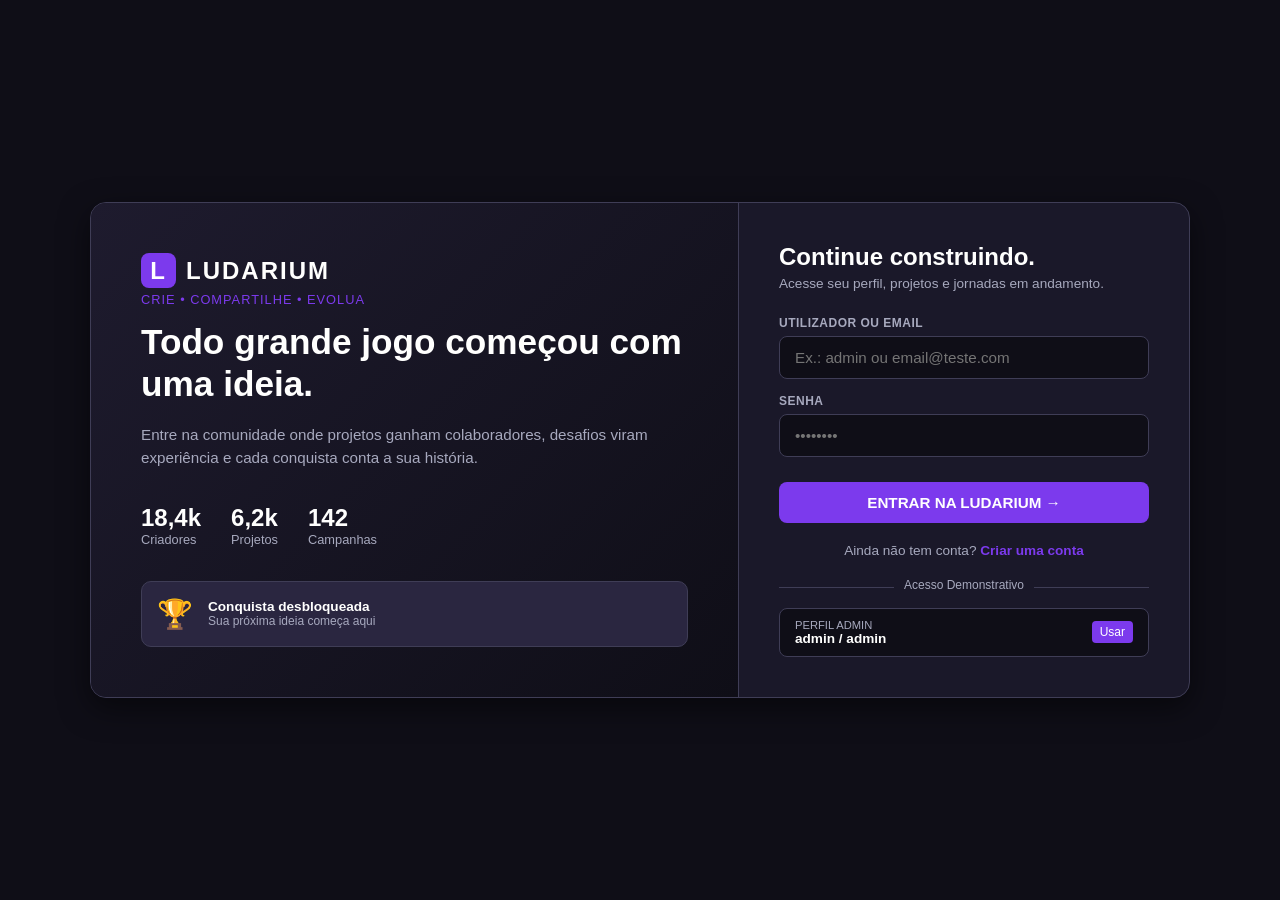
==== services/project-service/home.frontend/login.html @ 81d2b953 "feat: finalizado placar de lideres global e ajustes no servico de perfil" ====
<!DOCTYPE html>
<html lang="pt">
<head>
    <meta charset="UTF-8">
    <meta name="viewport" content="width=device-width, initial-scale=1.0">
    <title>Ludarium - Entrar</title>
    <link rel="stylesheet" href="style.css">
</head>
<body onload="verificarSessaoLogin()">
    <div id="loginScreen">
        <div class="login-container">
            <div class="login-hero">
                <div class="brand-header">
                    <span>L</span>
                    LUDARIUM
                </div>
                <div class="login-tags-top">CRIE • COMPARTILHE • EVOLUA</div>
                <h1>Todo grande jogo começou com uma ideia.</h1>
                <p>Entre na comunidade onde projetos ganham colaboradores, desafios viram experiência e cada conquista conta a sua história.</p>
                
                <div class="hero-stats">
                    <div class="stat-item">
                        <div class="stat-number">18,4k</div>
                        <div class="stat-label">Criadores</div>
                    </div>
                    <div class="stat-item">
                        <div class="stat-number">6,2k</div>
                        <div class="stat-label">Projetos</div>
                    </div>
                    <div class="stat-item">
                        <div class="stat-number">142</div>
                        <div class="stat-label">Campanhas</div>
                    </div>
                </div>

                <div class="conquista-card">
                    <div class="conquista-icon">🏆</div>
                    <div class="conquista-text">
                        <div class="conquista-title">Conquista desbloqueada</div>
                        <div class="conquista-desc">Sua próxima ideia começa aqui</div>
                    </div>
                </div>
            </div>

            <div class="login-card">
                <h3 id="formTitle">Continue construindo.</h3>
                <p class="subtitle" id="formSubtitle">Acesse seu perfil, projetos e jornadas em andamento.</p>
                
                <div id="authFormContainer">
                    <div id="usernameFieldContainer" style="display: none;">
                        <label>NOME DE UTILIZADOR</label>
                        <input type="text" id="regUsername" placeholder="Ex.: dev_indie">
                    </div>

                    <label id="labelUserEmail">UTILIZADOR OU EMAIL</label>
                    <input type="text" id="loginUser" placeholder="Ex.: admin ou email@teste.com">
                    
                    <label>SENHA</label>
                    <input type="password" id="loginPass" placeholder="••••••••">
                    
                    <div id="suggestionsBox" class="suggestions-box" style="display: none;">
                        <p class="suggestions-title">⚠️ Este utilizador já existe. Sugestões disponíveis:</p>
                        <div id="suggestionsList" class="suggestions-list"></div>
                    </div>

                    <button class="btn-primary" id="authBtnAction" onclick="executarAcaoAuth()">ENTRAR NA LUDARIUM →</button>
                </div>

                <div class="auth-toggle-box">
                    <span id="toggleText">Ainda não tem conta?</span>
                    <a href="#" id="toggleLink" onclick="alternarModoAuth(event)">Criar uma conta</a>
                </div>

                <div class="demo-divider"><span>Acesso Demonstrativo</span></div>

                <div class="demo-profile-box">
                    <div>
                        <div style="font-size: 0.7rem; color: var(--text-muted);">PERFIL ADMIN</div>
                        <div class="profile-name">admin / admin</div>
                    </div>
                    <button onclick="preencherAdminDemo()" style="background: var(--accent); border: none; color: #fff; padding: 4px 8px; border-radius: 4px; font-size: 0.75rem; cursor: pointer;">Usar</button>
                </div>
            </div>
        </div>
    </div>
    <script src="script-login.js"></script>
</body>
</html>
---- services/project-service/home.frontend/style.css ----
/* ========================================== */
/* VARIÁVEIS GLOBAIS E RESET                   */
/* ========================================== */
:root {
    --bg-main: #0f0e17;
    --bg-card: #1a1829;
    --bg-surface: #2a2640;
    --accent: #7c3aed;
    --accent-hover: #6d28d9;
    --text-main: #fffffe;
    --text-muted: #a7a9be;
    --border: #3f3d56;
    --danger: #ef4444;
}

* {
    box-sizing: border-box;
    margin: 0;
    padding: 0;
    font-family: 'Segoe UI', Tahoma, Geneva, Verdana, sans-serif;
}

body {
    background-color: var(--bg-main);
    color: var(--text-main);
    min-height: 100vh;
}

/* ========================================== */
/* ECRÃ DE LOGIN / REGISTO                    */
/* ========================================== */
#loginScreen {
    display: flex;
    justify-content: center;
    align-items: center;
    min-height: 100vh;
    padding: 20px;
}

.login-container {
    display: grid;
    grid-template-columns: 1fr 450px;
    background: var(--bg-card);
    border: 1px solid var(--border);
    border-radius: 16px;
    width: 100%;
    max-width: 1100px;
    overflow: hidden;
    box-shadow: 0 10px 30px rgba(0, 0, 0, 0.5);
}

@media (max-width: 900px) {
    .login-container {
        grid-template-columns: 1fr;
    }
    .login-hero {
        display: none;
    }
}

.login-hero {
    padding: 50px;
    background: linear-gradient(135deg, #1e1b2e 0%, #0f0e17 100%);
    display: flex;
    flex-direction: column;
    justify-content: space-between;
    border-right: 1px solid var(--border);
}

.brand-header {
    font-size: 1.5rem;
    font-weight: bold;
    letter-spacing: 2px;
    color: var(--text-main);
    display: flex;
    align-items: center;
    gap: 10px;
}

.brand-header span {
    background: var(--accent);
    color: white;
    width: 35px;
    height: 35px;
    display: flex;
    align-items: center;
    justify-content: center;
    border-radius: 8px;
}

.login-tags-top {
    font-size: 0.8rem;
    color: var(--accent);
    letter-spacing: 1px;
    margin-bottom: 10px;
}

.login-hero h1 {
    font-size: 2.2rem;
    line-height: 1.2;
    margin-bottom: 15px;
}

.login-hero p {
    color: var(--text-muted);
    font-size: 0.95rem;
    line-height: 1.5;
}

.hero-stats {
    display: flex;
    gap: 30px;
    margin: 30px 0;
}

.stat-number {
    font-size: 1.5rem;
    font-weight: bold;
    color: var(--text-main);
}

.stat-label {
    font-size: 0.8rem;
    color: var(--text-muted);
}

.conquista-card {
    background: var(--bg-surface);
    border: 1px solid var(--border);
    padding: 15px;
    border-radius: 10px;
    display: flex;
    align-items: center;
    gap: 15px;
}

.conquista-icon {
    font-size: 1.8rem;
}

.conquista-title {
    font-size: 0.85rem;
    font-weight: bold;
}

.conquista-desc {
    font-size: 0.75rem;
    color: var(--text-muted);
}

/* Formulário de Login */
.login-card {
    padding: 40px;
    display: flex;
    flex-direction: column;
    justify-content: center;
}

.login-card h3 {
    font-size: 1.5rem;
    margin-bottom: 5px;
}

.login-card .subtitle {
    color: var(--text-muted);
    font-size: 0.85rem;
    margin-bottom: 25px;
}

.login-card label {
    font-size: 0.75rem;
    font-weight: bold;
    color: var(--text-muted);
    letter-spacing: 0.5px;
    margin-bottom: 6px;
    display: block;
}

.login-card input {
    width: 100%;
    padding: 12px 15px;
    background: var(--bg-main);
    border: 1px solid var(--border);
    border-radius: 8px;
    color: var(--text-main);
    font-size: 0.95rem;
    margin-bottom: 15px;
    outline: none;
    transition: border-color 0.2s;
}

.login-card input:focus {
    border-color: var(--accent);
}

.btn-primary {
    background: var(--accent);
    color: white;
    border: none;
    padding: 12px;
    border-radius: 8px;
    font-weight: bold;
    font-size: 0.95rem;
    cursor: pointer;
    transition: background 0.2s, transform 0.1s;
    width: 100%;
    margin-top: 10px;
}

.btn-primary:hover {
    background: var(--accent-hover);
}

.auth-toggle-box {
    text-align: center;
    margin-top: 20px;
    font-size: 0.85rem;
    color: var(--text-muted);
}

.auth-toggle-box a {
    color: var(--accent);
    text-decoration: none;
    font-weight: bold;
}

.demo-divider {
    text-align: center;
    border-bottom: 1px solid var(--border);
    line-height: 0.1em;
    margin: 25px 0 20px 0;
}

.demo-divider span {
    background: var(--bg-card);
    padding: 0 10px;
    color: var(--text-muted);
    font-size: 0.75rem;
}

.demo-profile-box {
    background: var(--bg-main);
    border: 1px solid var(--border);
    padding: 10px 15px;
    border-radius: 8px;
    display: flex;
    justify-content: space-between;
    align-items: center;
}

.profile-name {
    font-size: 0.85rem;
    font-weight: bold;
}

/* Sugestões de Utilizador Duplicado */
.suggestions-box {
    background: var(--bg-main);
    border: 1px solid var(--accent);
    padding: 10px;
    border-radius: 8px;
    margin-bottom: 15px;
}

.suggestions-title {
    font-size: 0.75rem;
    color: #f59e0b;
    margin-bottom: 8px;
}

.suggestions-list {
    display: flex;
    gap: 8px;
    flex-wrap: wrap;
}

.suggestion-chip {
    background: var(--bg-surface);
    border: 1px solid var(--border);
    padding: 4px 10px;
    border-radius: 6px;
    font-size: 0.8rem;
    cursor: pointer;
    color: var(--text-main);
    transition: background 0.2s;
}

.suggestion-chip:hover {
    background: var(--accent);
}

/* ========================================== */
/* BARRA DE NAVEGAÇÃO E DASHBOARD             */
/* ========================================== */
.navbar {
    background: var(--bg-card);
    border-bottom: 1px solid var(--border);
    padding: 15px 40px;
    display: flex;
    justify-content: space-between;
    align-items: center;
}

.nav-brand {
    font-weight: bold;
    font-size: 1.2rem;
    display: flex;
    align-items: center;
    gap: 10px;
}

.nav-brand span {
    background: var(--accent);
    color: white;
    width: 30px;
    height: 30px;
    display: flex;
    align-items: center;
    justify-content: center;
    border-radius: 6px;
}

.nav-links {
    display: flex;
    gap: 30px;
}

.nav-links a {
    color: var(--text-muted);
    text-decoration: none;
    font-size: 0.9rem;
    transition: color 0.2s;
}

.nav-links a.active, .nav-links a:hover {
    color: var(--text-main);
    font-weight: 500;
}

.nav-actions {
    display: flex;
    gap: 15px;
    align-items: center;
}

.btn-novo-projeto {
    background: var(--accent);
    color: white;
    border: none;
    padding: 8px 16px;
    border-radius: 6px;
    font-weight: bold;
    font-size: 0.85rem;
    cursor: pointer;
    display: flex;
    align-items: center;
    gap: 6px;
}

.btn-logout {
    background: transparent;
    border: 1px solid var(--border);
    color: var(--text-muted);
    padding: 8px 12px;
    border-radius: 6px;
    cursor: pointer;
    font-size: 0.85rem;
    transition: all 0.2s;
}

.btn-logout:hover {
    border-color: var(--danger);
    color: var(--danger);
}

.main-content {
    max-width: 1200px;
    margin: 40px auto;
    padding: 0 20px;
}

.section-title {
    font-size: 1.5rem;
    margin-bottom: 25px;
}

/* ========================================== */
/* GRELHA E CARTÕES DE PROJETOS               */
/* ========================================== */
.projects-grid {
    display: grid;
    grid-template-columns: repeat(auto-fill, minmax(280px, 1fr));
    gap: 25px;
}

.project-card {
    background: var(--bg-card);
    border: 1px solid var(--border);
    border-radius: 12px;
    overflow: hidden;
    transition: transform 0.2s, border-color 0.2s;
    display: flex;
    flex-direction: column;
}

.project-card:hover {
    transform: translateY(-4px);
    border-color: var(--accent);
}

.project-img-container {
    height: 160px;
    background: var(--bg-surface);
    cursor: pointer;
    overflow: hidden;
}

.project-img-container img {
    width: 100%;
    height: 100%;
    object-fit: cover;
    transition: transform 0.3s;
}

.project-card:hover .project-img-container img {
    transform: scale(1.05);
}

.project-info {
    padding: 20px;
    flex-grow: 1;
    cursor: pointer;
}

.project-studio {
    font-size: 0.75rem;
    color: var(--accent);
    text-transform: uppercase;
    letter-spacing: 0.5px;
    margin-bottom: 5px;
}

.project-title {
    font-size: 1.1rem;
    font-weight: bold;
    margin-bottom: 8px;
}

.project-desc {
    font-size: 0.85rem;
    color: var(--text-muted);
    line-height: 1.4;
    margin-bottom: 15px;
    display: -webkit-box;
    line-clamp: 2;
    -webkit-line-clamp: 2;
    -webkit-box-orient: vertical;
    overflow: hidden;
}

.progress-bar-bg {
    background: var(--bg-main);
    height: 6px;
    border-radius: 3px;
    overflow: hidden;
    margin-bottom: 15px;
}

.progress-bar-fill {
    background: var(--accent);
    height: 100%;
    border-radius: 3px;
}

.project-tags {
    display: flex;
    gap: 6px;
    flex-wrap: wrap;
}

.tag {
    background: var(--bg-surface);
    color: var(--text-muted);
    font-size: 0.7rem;
    padding: 3px 8px;
    border-radius: 4px;
}

/* Controlos de Autor e Admin no Cartão */
.project-author-actions {
    padding: 0 20px 20px 20px;
    display: flex;
    gap: 10px;
    flex-direction: column;
}

.btn-action-edit, .btn-action-delete {
    padding: 6px 12px;
    border-radius: 6px;
    font-size: 0.8rem;
    font-weight: bold;
    cursor: pointer;
    border: none;
    width: 100%;
}

.btn-action-edit {
    background: var(--bg-surface);
    color: var(--text-main);
    border: 1px solid var(--border);
}

.btn-action-delete {
    background: rgba(239, 68, 68, 0.15);
    color: #fca5a5;
}

/* ========================================== */
/* SANDBOX (PLAYER DE JOGOS)                  */
/* ========================================== */
#sandboxContainer {
    display: none;
    margin-top: 40px;
}

.sandbox-wrapper {
    background: var(--bg-card);
    border: 1px solid var(--border);
    border-radius: 12px;
    overflow: hidden;
    height: 500px;
    display: flex;
    flex-direction: column;
    position: relative;
}

#gameIframe {
    width: 100%;
    flex-grow: 1;
    border: none;
    background: #000;
}

.sandbox-controls {
    background: var(--bg-surface);
    border-top: 1px solid var(--border);
    padding: 10px 20px;
    display: flex;
    justify-content: space-between;
    align-items: center;
}

.sandbox-top-bar {
    display: flex;
    justify-content: space-between;
    align-items: center;
    background: #1a1829;
    padding: 8px 15px;
    border-bottom: 1px solid #7c3aed;
}

.sandbox-title {
    font-size: 0.9rem;
    font-weight: bold;
}

.sandbox-window-btns {
    display: flex;
    gap: 8px;
}

.win-btn {
    background: rgba(124, 58, 237, 0.2);
    border: 1px solid #7c3aed;
    color: #fff;
    width: 28px;
    height: 28px;
    border-radius: 4px;
    cursor: pointer;
    display: flex;
    align-items: center;
    justify-content: center;
    font-size: 0.85rem;
    transition: background 0.2s;
}

.win-btn:hover {
    border-color: var(--accent);
}

.sandbox-footer-bar {
    position: absolute;
    bottom: 10px;
    right: 20px;
    z-index: 10;
}

.volume-control-wrapper {
    display: flex;
    align-items: center;
    gap: 8px;
    background: rgba(15, 14, 23, 0.8);
    padding: 6px 12px;
    border-radius: 20px;
    border: 1px solid var(--border);
}

.volume-icon {
    cursor: pointer;
    font-size: 0.9rem;
}

.volume-slider {
    width: 80px;
    accent-color: var(--accent);
    cursor: pointer;
}

/* ========================================== */
/* MODAIS GERAIS                              */
/* ========================================== */
.modal-overlay {
    display: none;
    position: fixed;
    top: 0;
    left: 0;
    width: 100%;
    height: 100%;
    background: rgba(0, 0, 0, 0.75);
    z-index: 1000;
    justify-content: center;
    align-items: center;
    padding: 20px;
}

.modal-content {
    background: var(--bg-card);
    border: 1px solid var(--border);
    border-radius: 16px;
    width: 100%;
    max-width: 550px;
    padding: 30px;
    box-shadow: 0 15px 35px rgba(0,0,0,0.5);
}

.modal-header {
    display: flex;
    justify-content: space-between;
    align-items: flex-start;
    margin-bottom: 25px;
}

.modal-tag {
    font-size: 0.75rem;
    color: var(--accent);
    font-weight: bold;
    letter-spacing: 0.5px;
}

.modal-header h2 {
    font-size: 1.3rem;
    margin-top: 5px;
}

.close-modal-btn {
    background: none;
    border: none;
    color: var(--text-muted);
    font-size: 1.8rem;
    cursor: pointer;
    line-height: 1;
}

.close-modal-btn:hover {
    color: var(--text-main);
}

.modal-content label {
    font-size: 0.75rem;
    font-weight: bold;
    color: var(--text-muted);
    display: block;
    margin-bottom: 6px;
}

.modal-content input, .modal-content textarea {
    width: 100%;
    padding: 10px 14px;
    background: var(--bg-main);
    border: 1px solid var(--border);
    border-radius: 8px;
    color: var(--text-main);
    font-size: 0.9rem;
    margin-bottom: 15px;
    outline: none;
}

.modal-content input:focus, .modal-content textarea:focus {
    border-color: var(--accent);
}

.form-grid-2 {
    display: grid;
    grid-template-columns: 1fr 1fr;
    gap: 15px;
}

.checkbox-wrapper {
    display: flex;
    align-items: center;
    gap: 10px;
    margin-bottom: 20px;
    font-size: 0.85rem;
    color: var(--text-muted);
}

.checkbox-wrapper input {
    width: auto;
    margin-bottom: 0;
    cursor: pointer;
}
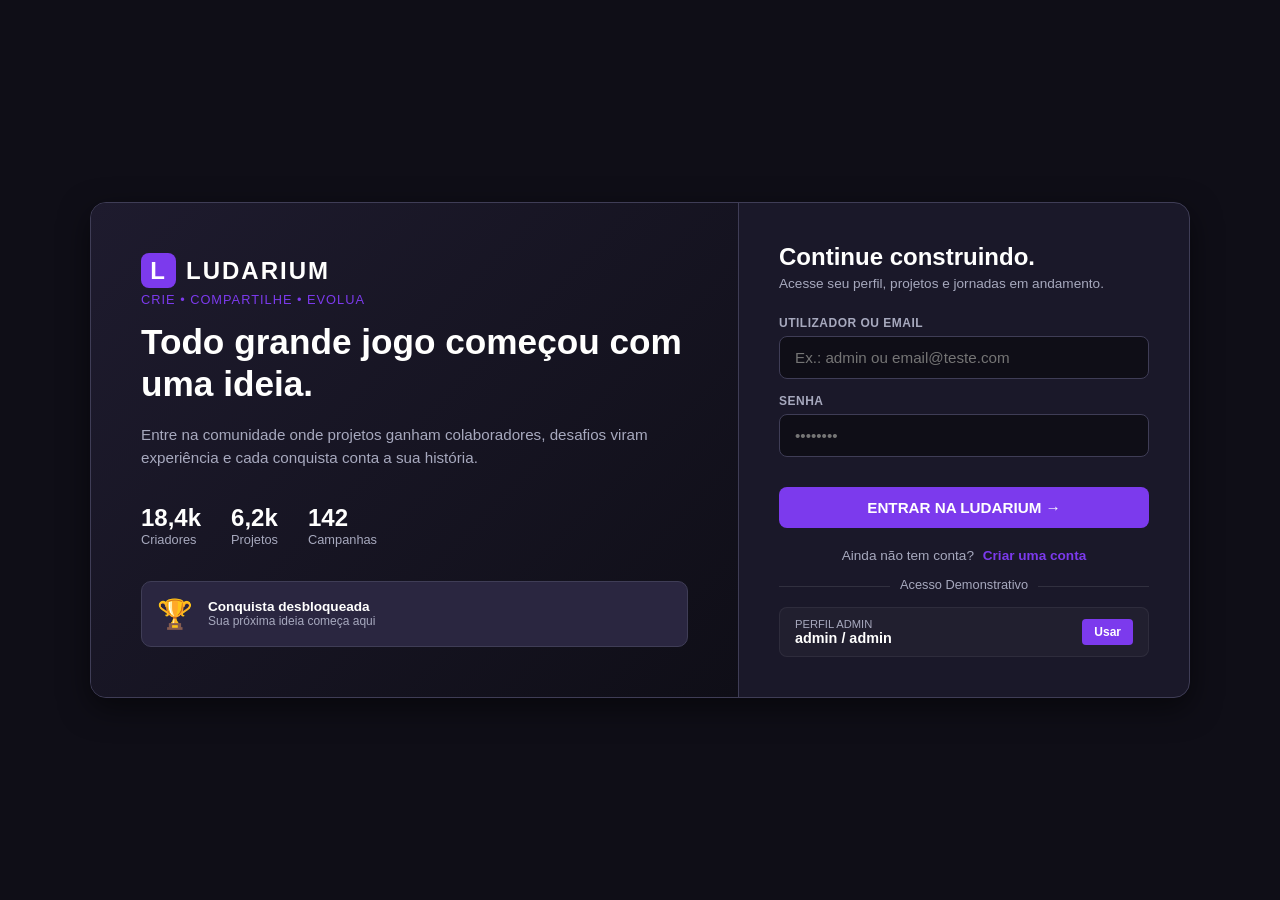
==== commit 489e1ef8: "feat: atualiza microsserviços, corrige validações Pydantic e adiciona README completo" ====
--- a/services/project-service/home.frontend/login.html
+++ b/services/project-service/home.frontend/login.html
@@ -4,9 +4,12 @@
     <meta charset="UTF-8">
     <meta name="viewport" content="width=device-width, initial-scale=1.0">
     <title>Ludarium - Entrar</title>
-    <link rel="stylesheet" href="style.css">
+    <link rel="stylesheet" href="login.css">
 </head>
-<body onload="verificarSessaoLogin()">
+<body>
+    <!-- Container global para mensagens Toast flutuantes -->
+    <div id="toastContainer" style="position: fixed; bottom: 20px; right: 20px; z-index: 9999; display: flex; flex-direction: column; gap: 10px;"></div>
+
     <div id="loginScreen">
         <div class="login-container">
             <div class="login-hero">
@@ -48,41 +51,41 @@
                 
                 <div id="authFormContainer">
                     <div id="usernameFieldContainer" style="display: none;">
-                        <label>NOME DE UTILIZADOR</label>
-                        <input type="text" id="regUsername" placeholder="Ex.: dev_indie">
+                        <label for="regUsername">NOME DE UTILIZADOR</label>
+                        <input type="text" id="regUsername" placeholder="Ex.: dev_indie" autocomplete="username">
                     </div>
 
-                    <label id="labelUserEmail">UTILIZADOR OU EMAIL</label>
-                    <input type="text" id="loginUser" placeholder="Ex.: admin ou email@teste.com">
+                    <label id="labelUserEmail" for="loginUser">UTILIZADOR OU EMAIL</label>
+                    <input type="text" id="loginUser" placeholder="Ex.: admin ou email@teste.com" autocomplete="email">
                     
-                    <label>SENHA</label>
-                    <input type="password" id="loginPass" placeholder="••••••••">
+                    <label for="loginPass">SENHA</label>
+                    <input type="password" id="loginPass" placeholder="••••••••" autocomplete="current-password">
                     
-                    <div id="suggestionsBox" class="suggestions-box" style="display: none;">
-                        <p class="suggestions-title">⚠️ Este utilizador já existe. Sugestões disponíveis:</p>
-                        <div id="suggestionsList" class="suggestions-list"></div>
+                    <div id="suggestionsBox" class="suggestions-box" style="display: none; margin-top: 10px; padding: 10px; background: rgba(124, 58, 237, 0.1); border: 1px solid #7c3aed; border-radius: 6px;">
+                        <p class="suggestions-title" style="font-size: 0.85rem; color: #d8b4fe; margin-bottom: 6px;">⚠️ Este utilizador já existe. Sugestões disponíveis:</p>
+                        <div id="suggestionsList" class="suggestions-list" style="display: flex; flex-wrap: wrap; gap: 6px;"></div>
                     </div>
 
-                    <button class="btn-primary" id="authBtnAction" onclick="executarAcaoAuth()">ENTRAR NA LUDARIUM →</button>
+                    <button class="btn-primary" id="authBtnAction" onclick="executarAcaoAuth()" style="margin-top: 15px; width: 100%;">ENTRAR NA LUDARIUM →</button>
                 </div>
 
-                <div class="auth-toggle-box">
+                <div class="auth-toggle-box" style="margin-top: 20px; text-align: center;">
                     <span id="toggleText">Ainda não tem conta?</span>
-                    <a href="#" id="toggleLink" onclick="alternarModoAuth(event)">Criar uma conta</a>
+                    <a href="#" id="toggleLink" onclick="alternarModoAuth(event)" style="color: var(--accent); text-decoration: none; font-weight: bold; margin-left: 5px;">Criar uma conta</a>
                 </div>
 
-                <div class="demo-divider"><span>Acesso Demonstrativo</span></div>
+                <div class="demo-divider" style="margin: 20px 0; text-align: center; border-bottom: 1px solid rgba(255,255,255,0.1); line-height: 0.1em;"><span style="background: var(--bg-card, #1e1b4b); padding: 0 10px; color: var(--text-muted); font-size: 0.8rem;">Acesso Demonstrativo</span></div>
 
-                <div class="demo-profile-box">
+                <div class="demo-profile-box" style="display: flex; justify-content: space-between; align-items: center; background: rgba(255,255,255,0.03); padding: 10px 15px; border-radius: 8px; border: 1px solid rgba(255,255,255,0.06);">
                     <div>
                         <div style="font-size: 0.7rem; color: var(--text-muted);">PERFIL ADMIN</div>
-                        <div class="profile-name">admin / admin</div>
+                        <div class="profile-name" style="font-weight: 600; font-size: 0.9rem;">admin / admin</div>
                     </div>
-                    <button onclick="preencherAdminDemo()" style="background: var(--accent); border: none; color: #fff; padding: 4px 8px; border-radius: 4px; font-size: 0.75rem; cursor: pointer;">Usar</button>
+                    <button onclick="preencherAdminDemo()" style="background: var(--accent); border: none; color: #fff; padding: 6px 12px; border-radius: 4px; font-size: 0.75rem; cursor: pointer; font-weight: bold;">Usar</button>
                 </div>
             </div>
         </div>
     </div>
-    <script src="script-login.js"></script>
+    <script src="login.js"></script>
 </body>
 </html>
--- a/services/project-service/home.frontend/login.css
+++ b/services/project-service/home.frontend/login.css
@@ -0,0 +1,290 @@
+/* ========================================== */
+/* VARIÁVEIS GLOBAIS E RESET                  */
+/* ========================================== */
+:root {
+    --bg-main: #0f0e17;
+    --bg-card: #1a1829;
+    --bg-surface: #2a2640;
+    --accent: #7c3aed;
+    --accent-hover: #6d28d9;
+    --text-main: #fffffe;
+    --text-muted: #a7a9be;
+    --border: #3f3d56;
+    --danger: #ef4444;
+}
+
+* {
+    box-sizing: border-box;
+    margin: 0;
+    padding: 0;
+    font-family: 'Segoe UI', Tahoma, Geneva, Verdana, sans-serif;
+}
+
+body {
+    background-color: var(--bg-main);
+    color: var(--text-main);
+    min-height: 100vh;
+}
+
+/* ========================================== */
+/* ECRÃ DE LOGIN / REGISTO                    */
+/* ========================================== */
+#loginScreen {
+    display: flex;
+    justify-content: center;
+    align-items: center;
+    min-height: 100vh;
+    padding: 20px;
+}
+
+.login-container {
+    display: grid;
+    grid-template-columns: 1fr 450px;
+    background: var(--bg-card);
+    border: 1px solid var(--border);
+    border-radius: 16px;
+    width: 100%;
+    max-width: 1100px;
+    overflow: hidden;
+    box-shadow: 0 10px 30px rgba(0, 0, 0, 0.5);
+}
+
+@media (max-width: 900px) {
+    .login-container {
+        grid-template-columns: 1fr;
+    }
+    .login-hero {
+        display: none;
+    }
+}
+
+.login-hero {
+    padding: 50px;
+    background: linear-gradient(135deg, #1e1b2e 0%, #0f0e17 100%);
+    display: flex;
+    flex-direction: column;
+    justify-content: space-between;
+    border-right: 1px solid var(--border);
+}
+
+.brand-header {
+    font-size: 1.5rem;
+    font-weight: bold;
+    letter-spacing: 2px;
+    color: var(--text-main);
+    display: flex;
+    align-items: center;
+    gap: 10px;
+}
+
+.brand-header span {
+    background: var(--accent);
+    color: white;
+    width: 35px;
+    height: 35px;
+    display: flex;
+    align-items: center;
+    justify-content: center;
+    border-radius: 8px;
+}
+
+.login-tags-top {
+    font-size: 0.8rem;
+    color: var(--accent);
+    letter-spacing: 1px;
+    margin-bottom: 10px;
+}
+
+.login-hero h1 {
+    font-size: 2.2rem;
+    line-height: 1.2;
+    margin-bottom: 15px;
+}
+
+.login-hero p {
+    color: var(--text-muted);
+    font-size: 0.95rem;
+    line-height: 1.5;
+}
+
+.hero-stats {
+    display: flex;
+    gap: 30px;
+    margin: 30px 0;
+}
+
+.stat-number {
+    font-size: 1.5rem;
+    font-weight: bold;
+    color: var(--text-main);
+}
+
+.stat-label {
+    font-size: 0.8rem;
+    color: var(--text-muted);
+}
+
+.conquista-card {
+    background: var(--bg-surface);
+    border: 1px solid var(--border);
+    padding: 15px;
+    border-radius: 10px;
+    display: flex;
+    align-items: center;
+    gap: 15px;
+}
+
+.conquista-icon {
+    font-size: 1.8rem;
+}
+
+.conquista-title {
+    font-size: 0.85rem;
+    font-weight: bold;
+}
+
+.conquista-desc {
+    font-size: 0.75rem;
+    color: var(--text-muted);
+}
+
+/* Formulário de Login */
+.login-card {
+    padding: 40px;
+    display: flex;
+    flex-direction: column;
+    justify-content: center;
+}
+
+.login-card h3 {
+    font-size: 1.5rem;
+    margin-bottom: 5px;
+}
+
+.login-card .subtitle {
+    color: var(--text-muted);
+    font-size: 0.85rem;
+    margin-bottom: 25px;
+}
+
+.login-card label {
+    font-size: 0.75rem;
+    font-weight: bold;
+    color: var(--text-muted);
+    letter-spacing: 0.5px;
+    margin-bottom: 6px;
+    display: block;
+}
+
+.login-card input {
+    width: 100%;
+    padding: 12px 15px;
+    background: var(--bg-main);
+    border: 1px solid var(--border);
+    border-radius: 8px;
+    color: var(--text-main);
+    font-size: 0.95rem;
+    margin-bottom: 15px;
+    outline: none;
+    transition: border-color 0.2s;
+}
+
+.login-card input:focus {
+    border-color: var(--accent);
+}
+
+.btn-primary {
+    background: var(--accent);
+    color: white;
+    border: none;
+    padding: 12px;
+    border-radius: 8px;
+    font-weight: bold;
+    font-size: 0.95rem;
+    cursor: pointer;
+    transition: background 0.2s, transform 0.1s;
+    width: 100%;
+    margin-top: 10px;
+}
+
+.btn-primary:hover {
+    background: var(--accent-hover);
+}
+
+.auth-toggle-box {
+    text-align: center;
+    margin-top: 20px;
+    font-size: 0.85rem;
+    color: var(--text-muted);
+}
+
+.auth-toggle-box a {
+    color: var(--accent);
+    text-decoration: none;
+    font-weight: bold;
+}
+
+.demo-divider {
+    text-align: center;
+    border-bottom: 1px solid var(--border);
+    line-height: 0.1em;
+    margin: 25px 0 20px 0;
+}
+
+.demo-divider span {
+    background: var(--bg-card);
+    padding: 0 10px;
+    color: var(--text-muted);
+    font-size: 0.75rem;
+}
+
+.demo-profile-box {
+    background: var(--bg-main);
+    border: 1px solid var(--border);
+    padding: 10px 15px;
+    border-radius: 8px;
+    display: flex;
+    justify-content: space-between;
+    align-items: center;
+}
+
+.profile-name {
+    font-size: 0.85rem;
+    font-weight: bold;
+}
+
+/* Sugestões de Utilizador Duplicado */
+.suggestions-box {
+    background: var(--bg-main);
+    border: 1px solid var(--accent);
+    padding: 10px;
+    border-radius: 8px;
+    margin-bottom: 15px;
+}
+
+.suggestions-title {
+    font-size: 0.75rem;
+    color: #f59e0b;
+    margin-bottom: 8px;
+}
+
+.suggestions-list {
+    display: flex;
+    gap: 8px;
+    flex-wrap: wrap;
+}
+
+.suggestion-chip {
+    background: var(--bg-surface);
+    border: 1px solid var(--border);
+    padding: 4px 10px;
+    border-radius: 6px;
+    font-size: 0.8rem;
+    cursor: pointer;
+    color: var(--text-main);
+    transition: background 0.2s;
+}
+
+.suggestion-chip:hover {
+    background: var(--accent);
+}
